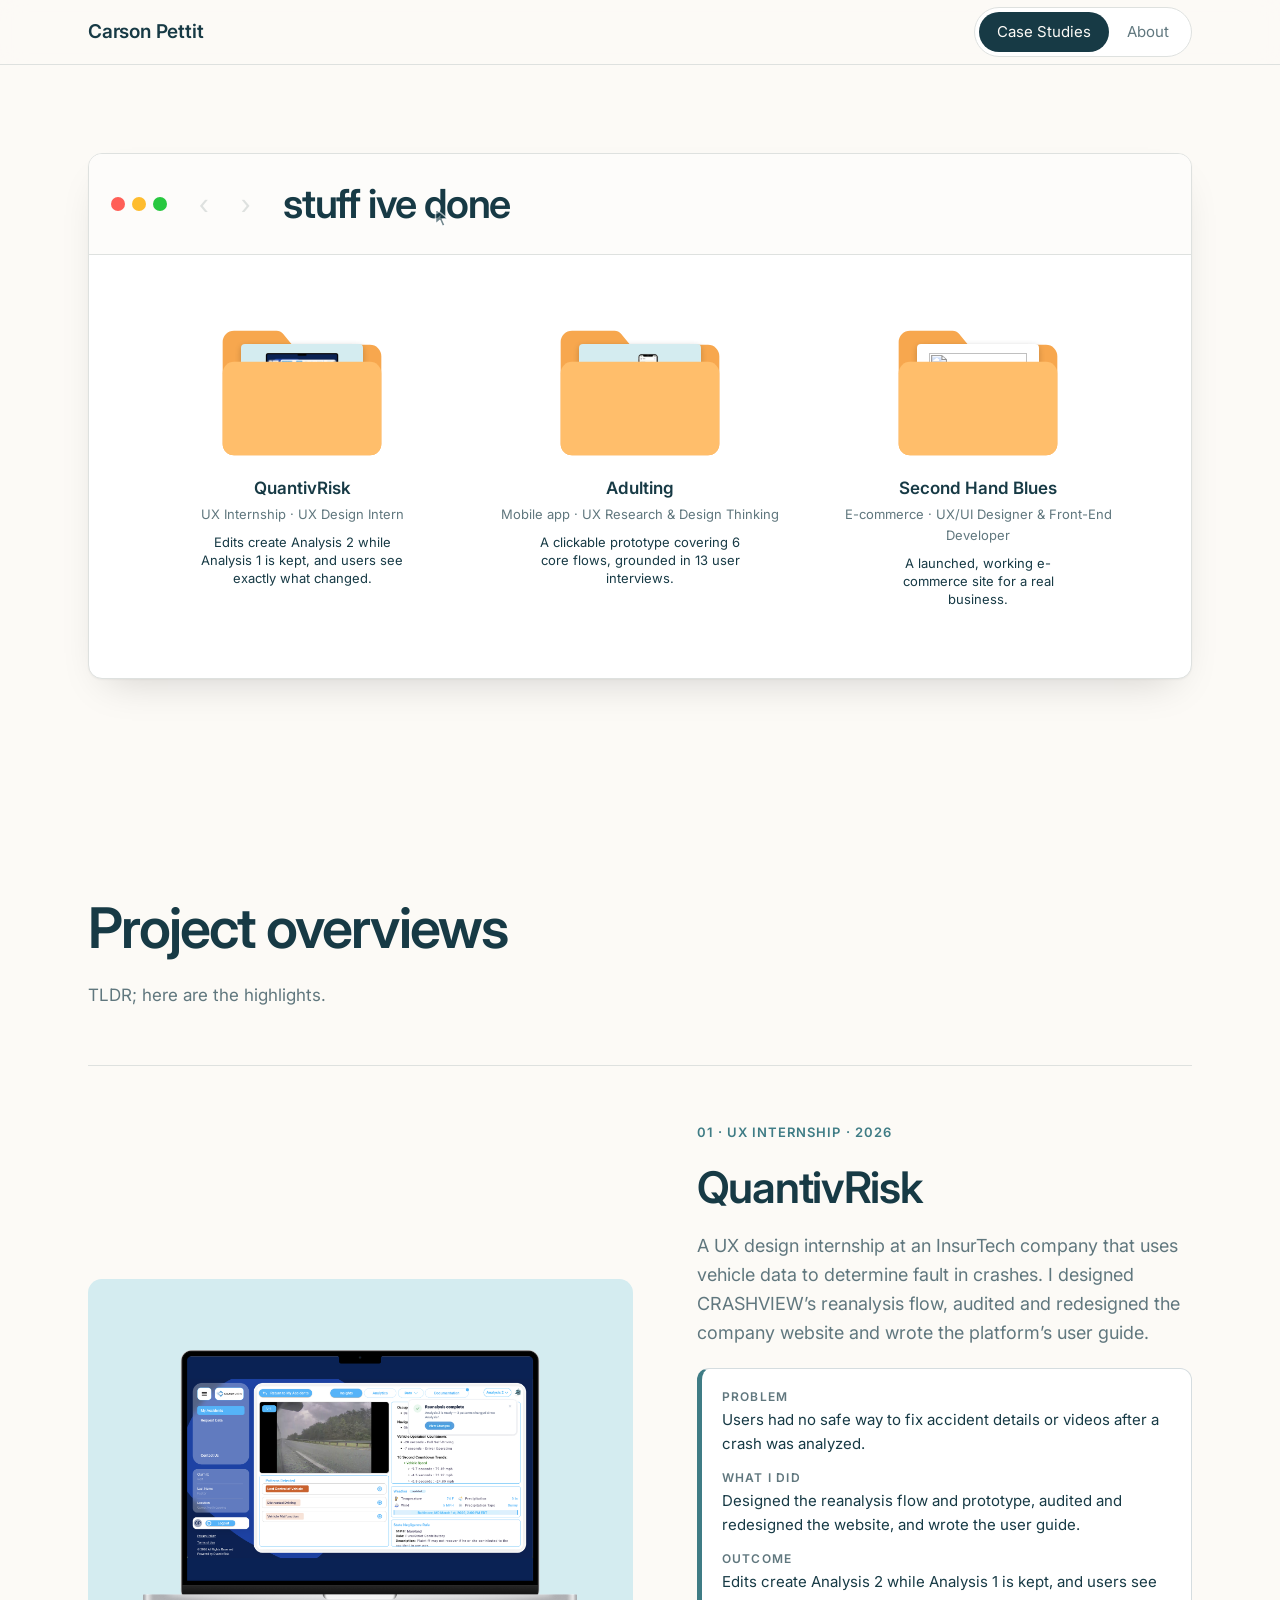
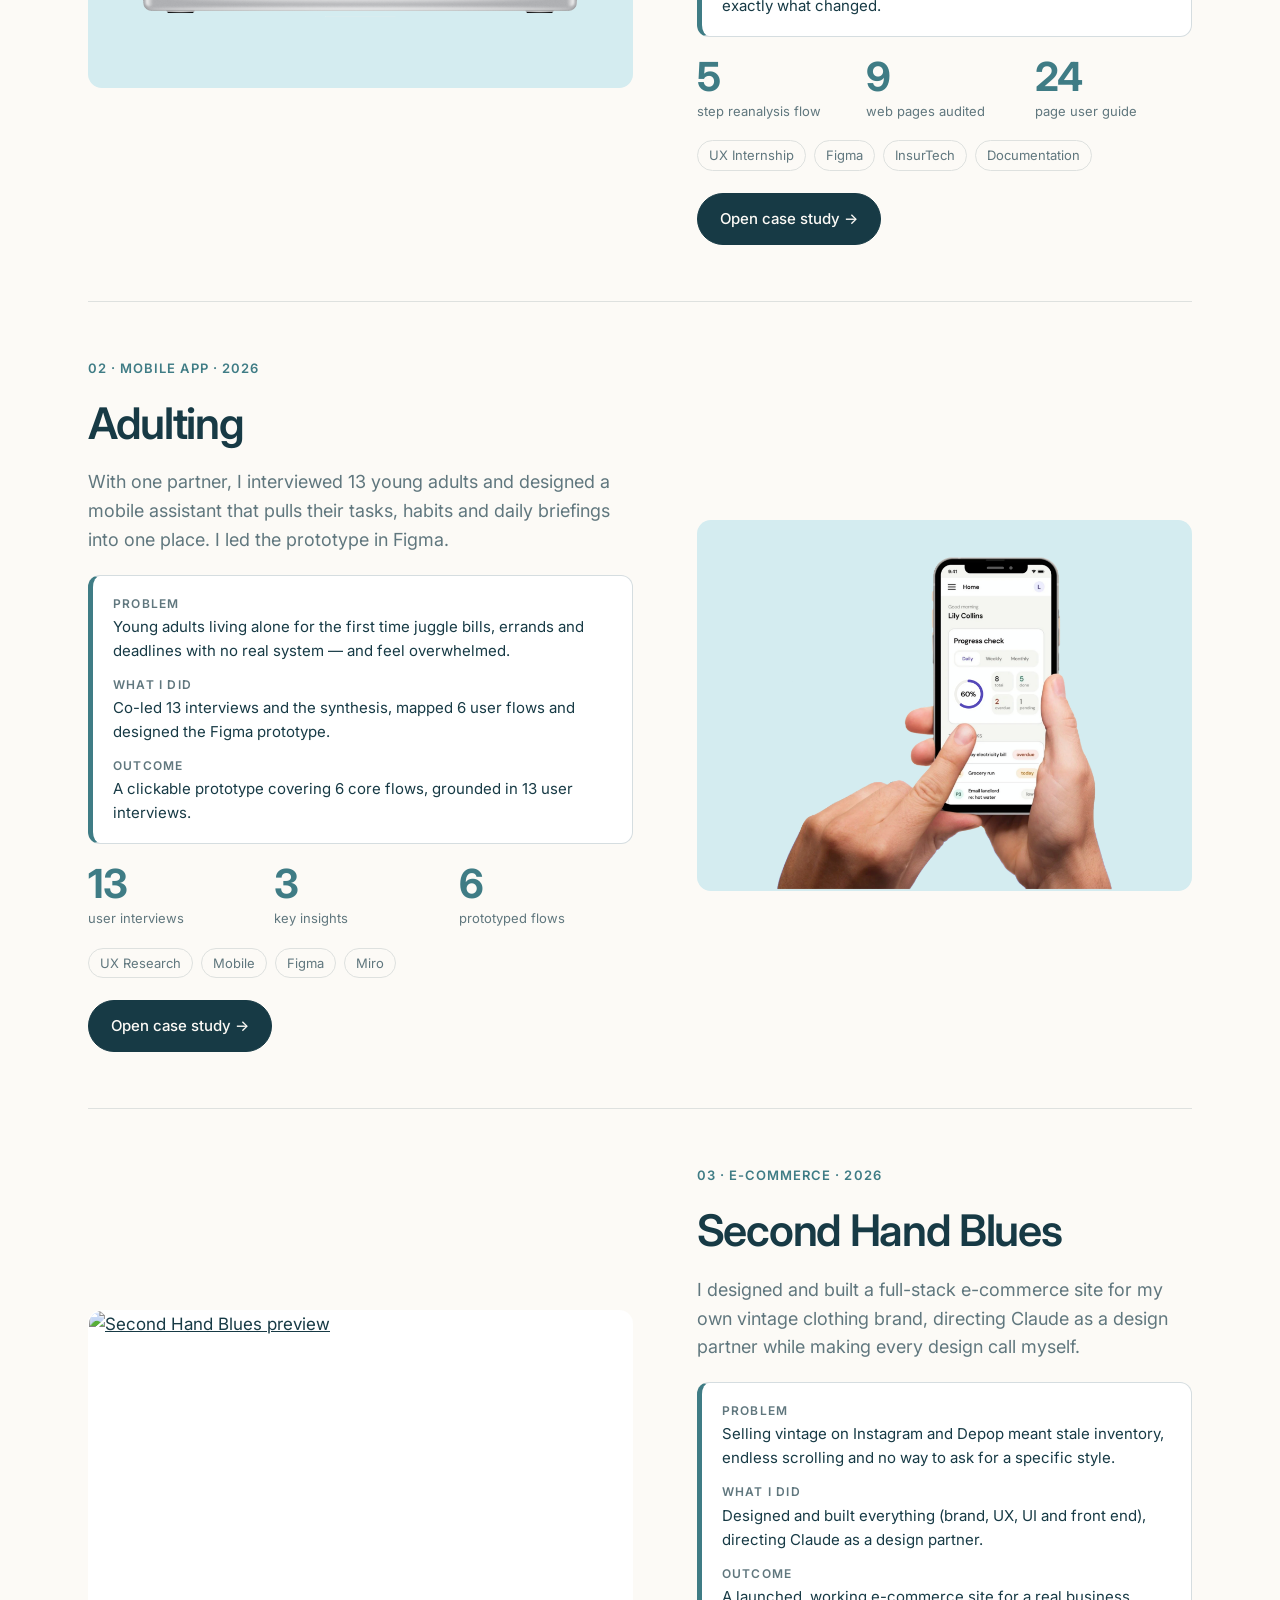
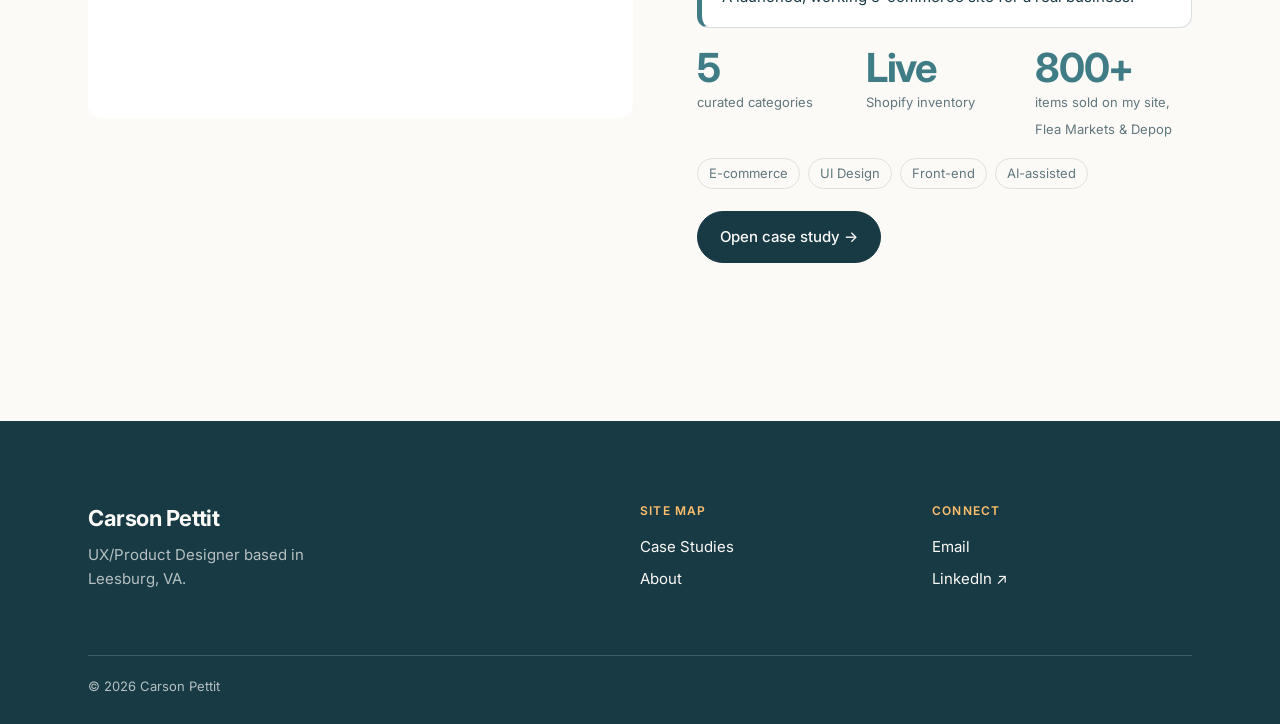
==== index.html @ b1839260 "Add files via upload" ====
<!DOCTYPE html>
<html lang="en">
<head>
  <meta charset="UTF-8">
  <meta name="viewport" content="width=device-width, initial-scale=1">
  <title>Carson Pettit — UX Case Studies</title>
  <meta name="description" content="UX case studies by Carson Pettit, UX and product designer: UX research, product design and front-end development.">
  <link rel="preconnect" href="https://fonts.googleapis.com">
  <link rel="preconnect" href="https://fonts.gstatic.com" crossorigin>
  <link href="https://fonts.googleapis.com/css2?family=Inter:wght@400;500;600&display=swap" rel="stylesheet">
  <style>
/* Carson Pettit — Portfolio
   Edit the tokens below to restyle the whole site. */
:root {
  --bg: #f5f2ec;
  --surface: #ffffff;
  --ink: #16161a;
  --muted: #5e5c57;
  --line: #dcd7cc;
  --accent: #2f4bd8;
  --accent-ink: #ffffff;
  --radius: 14px;
  --max: 1200px;
  --gutter: clamp(16px, 4vw, 48px);
  --serif: "Instrument Serif", Georgia, serif;
  --sans: "Inter", system-ui, -apple-system, sans-serif;
}
@media (prefers-color-scheme: dark) {
  :root {
    --bg: #111113;
    --surface: #1b1b1f;
    --ink: #f1eee8;
    --muted: #a19e97;
    --line: #2d2d33;
    --accent: #8ea0ff;
    --accent-ink: #111113;
  }
}

* { box-sizing: border-box; margin: 0; padding: 0; }
html { scroll-behavior: smooth; }
body {
  background: var(--bg);
  color: var(--ink);
  font-family: var(--sans);
  font-size: 17px;
  line-height: 1.6;
  -webkit-font-smoothing: antialiased;
}
img { display: block; max-width: 100%; }
a { color: inherit; }
.wrap { max-width: var(--max); margin: 0 auto; padding: 0 var(--gutter); }

/* ---------- Nav ---------- */
.nav {
  position: sticky; top: 0; z-index: 10;
  background: color-mix(in srgb, var(--bg) 85%, transparent);
  backdrop-filter: blur(12px);
  border-bottom: 1px solid var(--line);
}
.nav .wrap { display: flex; align-items: center; justify-content: space-between; height: 64px; }
.logo { font-family: var(--serif); font-size: 24px; text-decoration: none; letter-spacing: -0.01em; }
.nav ul { display: flex; gap: 28px; list-style: none; }
.nav ul a { text-decoration: none; font-size: 15px; color: var(--muted); transition: color .2s; }
.nav ul a:hover, .nav ul a[aria-current] { color: var(--ink); }

/* ---------- Hero ---------- */
.hero { padding-top: clamp(56px, 9vw, 120px); padding-bottom: clamp(40px, 6vw, 72px); }
.eyebrow {
  display: inline-flex; align-items: center; gap: 10px;
  font-size: 13px; letter-spacing: .08em; text-transform: uppercase; color: var(--muted);
  margin-bottom: 28px;
}
.eyebrow::before { content: ""; width: 8px; height: 8px; border-radius: 50%; background: #3bb273; box-shadow: 0 0 0 4px color-mix(in srgb, #3bb273 25%, transparent); }
.hero h1 {
  font-family: var(--serif); font-weight: 400;
  font-size: clamp(44px, 7.4vw, 104px); line-height: 1.02; letter-spacing: -0.025em;
  max-width: 14ch;
}
.hero h1 em { color: var(--accent); }
.hero p.lede { margin-top: 28px; max-width: 46ch; font-size: clamp(18px, 1.6vw, 21px); color: var(--muted); }
.hero .ctas { margin-top: 36px; display: flex; gap: 12px; flex-wrap: wrap; }
.btn {
  display: inline-flex; align-items: center; gap: 8px;
  padding: 13px 22px; border-radius: 999px; font-size: 15px; font-weight: 500; text-decoration: none;
  border: 1px solid var(--ink); transition: transform .2s, background .2s, color .2s;
}
.btn.primary { background: var(--ink); color: var(--bg); }
.btn:hover { transform: translateY(-2px); }
.btn.ghost:hover { background: var(--ink); color: var(--bg); }

/* ---------- Section headers ---------- */
.section { padding: clamp(56px, 8vw, 110px) 0; border-top: 1px solid var(--line); }
.section-head { display: flex; justify-content: space-between; align-items: baseline; gap: 24px; margin-bottom: 40px; flex-wrap: wrap; }
.section-head h2 { font-family: var(--serif); font-weight: 400; font-size: clamp(34px, 4.4vw, 56px); letter-spacing: -0.02em; line-height: 1.05; }
.section-head span { color: var(--muted); font-size: 15px; }

/* ---------- Work cards ---------- */
.work { display: grid; gap: clamp(40px, 6vw, 72px); }
.card {
  display: grid; grid-template-columns: 1.35fr 1fr; gap: clamp(24px, 4vw, 56px); align-items: center;
  text-decoration: none;
}
.card:nth-child(even) { grid-template-columns: 1fr 1.35fr; }
.card:nth-child(even) .card-media { order: 2; }
.card-media {
  aspect-ratio: 4 / 3; border-radius: var(--radius); overflow: hidden;
  background: var(--surface); border: 1px solid var(--line);
}
.card-media img { width: 100%; height: 100%; object-fit: cover; transition: transform .6s cubic-bezier(.2,.7,.2,1); }
a.card:hover .card-media img { transform: scale(1.04); }
.card .num { font-size: 13px; color: var(--muted); letter-spacing: .08em; }
.card h3 { font-family: var(--serif); font-weight: 400; font-size: clamp(32px, 3.6vw, 48px); line-height: 1.05; margin: 8px 0 6px; letter-spacing: -0.02em; }
.card .role { font-size: 14px; color: var(--accent); font-weight: 500; margin-bottom: 16px; }
.card p { color: var(--muted); }
.card .more { display: inline-block; margin-top: 20px; font-weight: 500; font-size: 15px; border-bottom: 1px solid currentColor; padding-bottom: 2px; }
.card .more.soon { color: var(--muted); border-bottom-style: dashed; }
.tags { display: flex; flex-wrap: wrap; gap: 8px; margin-top: 18px; }
.tags li { list-style: none; font-size: 13px; padding: 4px 11px; border: 1px solid var(--line); border-radius: 999px; color: var(--muted); }

/* ---------- About ---------- */
.about { display: grid; grid-template-columns: 1fr 1.2fr; gap: clamp(32px, 6vw, 80px); align-items: center; }
.about-photo { border-radius: var(--radius); overflow: hidden; aspect-ratio: 4 / 5; background: var(--surface); }
.about-photo img { width: 100%; height: 100%; object-fit: cover; }
.about h2 { font-family: var(--serif); font-weight: 400; font-size: clamp(40px, 5vw, 64px); line-height: 1.02; letter-spacing: -0.02em; margin-bottom: 24px; }
.about p { color: var(--muted); margin-bottom: 16px; max-width: 52ch; }
.facts { display: grid; grid-template-columns: repeat(2, 1fr); gap: 20px 32px; margin-top: 32px; padding-top: 28px; border-top: 1px solid var(--line); }
.facts dt { font-size: 13px; color: var(--muted); text-transform: uppercase; letter-spacing: .08em; }
.facts dd { margin-top: 4px; font-weight: 500; }

/* ---------- Contact ---------- */
.contact { text-align: center; }
.contact h2 { font-family: var(--serif); font-weight: 400; font-size: clamp(44px, 7vw, 96px); line-height: 1; letter-spacing: -0.025em; }
.contact p { color: var(--muted); margin: 20px auto 32px; max-width: 44ch; }
.contact .ctas { justify-content: center; display: flex; gap: 12px; flex-wrap: wrap; }

footer { border-top: 1px solid var(--line); padding: 28px 0; font-size: 14px; color: var(--muted); }
footer .wrap { display: flex; justify-content: space-between; gap: 16px; flex-wrap: wrap; }

/* ---------- Case study pages ---------- */
.cs-hero { padding-top: clamp(48px, 9vw, 110px); padding-bottom: clamp(32px, 5vw, 56px); }
.back { font-size: 14px; color: var(--muted); text-decoration: none; display: inline-block; margin-bottom: 32px; }
.back:hover { color: var(--ink); }
.cs-hero h1 { font-family: var(--serif); font-weight: 400; font-size: clamp(52px, 9vw, 128px); line-height: .98; letter-spacing: -0.03em; }
.cs-hero .summary { font-size: clamp(19px, 1.8vw, 23px); max-width: 40ch; margin-top: 24px; color: var(--muted); }
.meta { display: grid; grid-template-columns: repeat(auto-fit, minmax(180px, 1fr)); gap: 24px; margin-top: 48px; padding-top: 28px; border-top: 1px solid var(--line); }
.meta dt { font-size: 13px; color: var(--muted); text-transform: uppercase; letter-spacing: .08em; }
.meta dd { margin-top: 6px; font-weight: 500; }
.meta dd a { color: var(--accent); }
.cover { border-radius: var(--radius); overflow: hidden; border: 1px solid var(--line); background: var(--surface); }
.cover img { width: 100%; }

.cs-section { display: grid; grid-template-columns: 1fr 2fr; gap: clamp(24px, 5vw, 72px); padding: clamp(48px, 7vw, 96px) 0; border-top: 1px solid var(--line); }
.cs-section h2 { font-family: var(--serif); font-weight: 400; font-size: clamp(30px, 3.4vw, 44px); line-height: 1.08; letter-spacing: -0.015em; position: sticky; top: 96px; align-self: start; }
.cs-section .label { display: block; font-family: var(--sans); font-size: 13px; letter-spacing: .08em; text-transform: uppercase; color: var(--accent); margin-bottom: 10px; }
.cs-body p { margin-bottom: 18px; max-width: 62ch; }
.cs-body p.big { font-size: clamp(20px, 2vw, 24px); line-height: 1.45; }
.checklist { list-style: none; display: grid; gap: 10px; margin: 8px 0 24px; }
.checklist li { padding: 14px 18px; background: var(--surface); border: 1px solid var(--line); border-radius: 10px; }
.insights { display: grid; gap: 16px; }
.insight { background: var(--surface); border: 1px solid var(--line); border-radius: var(--radius); padding: 28px; }
.insight .n { font-family: var(--serif); font-size: 44px; line-height: 1; color: var(--accent); }
.insight h3 { font-size: 20px; margin: 12px 0 10px; }
.insight p { color: var(--muted); margin-bottom: 10px; }
.insight p:last-child { margin-bottom: 0; }
.insight ul { margin: 6px 0 0 20px; color: var(--muted); }
.stat-row { display: grid; grid-template-columns: repeat(3, 1fr); gap: 16px; margin: 8px 0 28px; }
.stat { border-top: 2px solid var(--ink); padding-top: 12px; }
.stat b { font-family: var(--serif); font-weight: 400; font-size: 48px; line-height: 1; display: block; }
.stat span { font-size: 14px; color: var(--muted); }

.gallery { display: grid; grid-template-columns: repeat(2, 1fr); gap: 16px; margin-top: 8px; }
.gallery figure { border-radius: 10px; overflow: hidden; border: 1px solid var(--line); background: var(--surface); }
.gallery figure.wide { grid-column: 1 / -1; }
.gallery img { width: 100%; }
figcaption { font-size: 13px; color: var(--muted); padding: 10px 14px; border-top: 1px solid var(--line); }
.flows { display: grid; grid-template-columns: repeat(auto-fill, minmax(150px, 1fr)); gap: 10px; }
.flows li { list-style: none; padding: 16px; border: 1px solid var(--line); border-radius: 10px; font-size: 15px; background: var(--surface); }
.flows li b { display: block; font-family: var(--serif); font-weight: 400; font-size: 26px; color: var(--accent); line-height: 1; margin-bottom: 8px; }

.next { display: block; text-decoration: none; padding: clamp(48px, 8vw, 100px) 0; border-top: 1px solid var(--line); }
.next span { font-size: 13px; letter-spacing: .08em; text-transform: uppercase; color: var(--muted); }
.next strong { display: block; font-family: var(--serif); font-weight: 400; font-size: clamp(48px, 8vw, 110px); line-height: 1; letter-spacing: -0.03em; margin-top: 10px; transition: color .2s; }
.next:hover strong { color: var(--accent); }

/* ---------- Motion ---------- */
@media (prefers-reduced-motion: reduce) { html { scroll-behavior: auto; } }

/* ---------- Mobile ---------- */
@media (max-width: 800px) {
  .card, .card:nth-child(even) { grid-template-columns: 1fr; }
  .card:nth-child(even) .card-media { order: 0; }
  .about { grid-template-columns: 1fr; }
  .about-photo { max-width: 420px; }
  .cs-section { grid-template-columns: 1fr; }
  .cs-section h2 { position: static; }
  .gallery { grid-template-columns: 1fr; }
  .stat-row { grid-template-columns: 1fr 1fr 1fr; }
  .stat b { font-size: 36px; }
  .nav ul { gap: 18px; }
}

/* ---------- Type C hero ---------- */
.typec h1 { font-size: clamp(72px, 14vw, 200px); line-height: .9; max-width: none; letter-spacing: -0.04em; }
.typec h1 em { color: var(--accent); }
.typec .tagline { font-family: var(--serif); font-size: clamp(26px, 3vw, 40px); line-height: 1.15; margin-top: 18px; letter-spacing: -0.01em; }
.equation { display: grid; grid-template-columns: 1fr auto 1fr auto 1fr; gap: 16px; align-items: stretch; margin-top: 48px; }
.equation .op { align-self: center; font-family: var(--serif); font-size: 44px; color: var(--muted); line-height: 1; }
.type { background: var(--surface); border: 1px solid var(--line); border-radius: var(--radius); padding: 24px; }
.type .letter { font-family: var(--serif); font-size: 56px; line-height: 1; }
.type .kind { font-size: 13px; letter-spacing: .08em; text-transform: uppercase; color: var(--muted); margin: 6px 0 14px; }
.type ul { list-style: none; display: grid; gap: 6px; }
.type li::before { content: "— "; color: var(--muted); }
.type.c { background: var(--ink); color: var(--bg); border-color: var(--ink); }
.type.c .kind { color: color-mix(in srgb, var(--bg) 65%, transparent); }
.type.c .letter { color: var(--accent); }
.type.c li::before { color: color-mix(in srgb, var(--bg) 50%, transparent); }
.typec .lede { margin-top: 40px; }
@media (max-width: 800px) {
  .equation { grid-template-columns: 1fr; gap: 10px; }
  .equation .op { justify-self: center; font-size: 32px; }
}
/* About page */
.about-page { padding-top: clamp(48px, 9vw, 110px); }

/* Phone-screen images: show whole screen instead of cropping */
.card-media.fit { background: color-mix(in srgb, var(--accent) 10%, var(--surface)); display: grid; place-items: center; padding: 24px; }
.card-media.fit img { width: auto; height: 100%; object-fit: contain; border-radius: 10px; }
.gallery.phones { grid-template-columns: repeat(3, 1fr); }
@media (max-width: 800px) { .gallery.phones { grid-template-columns: repeat(2, 1fr); } }

.work-section { padding-bottom: clamp(56px, 8vw, 110px); }
.hero h1 { max-width: none; }

/* Nav contact button */
.nav ul { align-items: center; }
.nav ul a.nav-cta { background: var(--accent); color: var(--accent-ink); padding: 9px 18px; border-radius: 999px; font-weight: 500; }
.nav ul a.nav-cta:hover, .nav ul a.nav-cta[aria-current] { color: var(--accent-ink); filter: brightness(1.1); }

/* Contact page */
.contact-page { padding-top: clamp(48px, 8vw, 100px); padding-bottom: clamp(64px, 10vw, 140px); }
.contact-page h1 { font-family: var(--serif); font-weight: 400; font-size: clamp(52px, 8vw, 104px); line-height: 1; letter-spacing: -0.03em; padding-bottom: 28px; border-bottom: 1px solid var(--line); }
.contact-grid { display: grid; grid-template-columns: 1.2fr 1fr; gap: clamp(32px, 7vw, 110px); margin-top: clamp(36px, 5vw, 56px); }
.clink { padding: 28px 0; border-bottom: 1px solid var(--line); }
.clink:first-child { padding-top: 0; }
.clink span, .contact-note span { display: block; font-size: 13px; letter-spacing: .1em; text-transform: uppercase; color: var(--muted); font-weight: 600; margin-bottom: 10px; }
.clink a { font-family: var(--serif); font-size: clamp(34px, 4vw, 52px); line-height: 1.1; letter-spacing: -0.02em; text-decoration: none; background: linear-gradient(var(--accent), var(--accent)) left bottom / 100% 3px no-repeat; padding-bottom: 4px; transition: color .2s, background-size .3s; }
.clink a i { font-style: normal; font-family: var(--sans); font-size: .6em; vertical-align: .15em; }
.clink a:hover { color: var(--accent); }
.contact-note { align-self: start; background: var(--surface); border: 1px solid var(--line); border-radius: var(--radius); padding: clamp(24px, 3vw, 36px); }
.contact-note p { font-size: 19px; line-height: 1.5; margin-bottom: 16px; }
.contact-note p.small { font-size: 15px; color: var(--muted); margin-bottom: 24px; }
@media (max-width: 800px) {
  .contact-grid { grid-template-columns: 1fr; }
  .nav ul { gap: 14px; }
  .nav ul a { font-size: 14px; }
  .nav ul a.nav-cta { padding: 7px 14px; }
  .logo { font-size: 20px; }
}

/* Two-page toggle nav */
.nav ul.toggle { gap: 0; padding: 4px; border: 1px solid var(--line); border-radius: 999px; background: var(--surface); }
.nav ul.toggle a { display: block; padding: 8px 18px; border-radius: 999px; color: var(--muted); transition: background .2s, color .2s; }
.nav ul.toggle a:hover { color: var(--ink); }
.nav ul.toggle a[aria-current] { background: var(--ink); color: var(--bg); }
@media (max-width: 800px) { .nav ul.toggle a { padding: 7px 12px; font-size: 13px; } .logo { font-size: 19px; } }

/* Adulting phone cover */
.phone-cover { background: color-mix(in srgb, var(--accent) 10%, var(--surface)); display: grid; place-items: center; padding: clamp(24px, 5vw, 64px) 16px 0; }
.phone-cover img { width: min(560px, 100%); }
.card-media.fit img { border-radius: 0; }

/* Contact on About page */
.contact-section { padding-top: clamp(64px, 9vw, 120px); padding-bottom: clamp(64px, 10vw, 140px); margin-top: clamp(24px, 4vw, 48px); }
.contact-section h1 { font-family: var(--serif); font-weight: 400; font-size: clamp(48px, 7vw, 88px); line-height: 1; letter-spacing: -0.03em; padding-bottom: 28px; border-bottom: 1px solid var(--line); }

/* Zoomed-out phone image: whole image visible, hands resting on bottom edge */
.card-media.fit { display: flex; justify-content: center; align-items: flex-end; padding: 20px 20px 0; }
.card-media.fit img { width: auto; height: auto; max-width: 78%; max-height: 100%; object-fit: contain; transform: none !important; }
.phone-cover { display: flex; justify-content: center; align-items: flex-end; padding-top: clamp(32px, 5vw, 64px); }
.phone-cover img { width: min(440px, 80%); }

/* ================= Finder / folder style ================= */
.finder { background: var(--surface); border: 1px solid var(--line); border-radius: 14px; box-shadow: 0 1px 2px rgba(0,0,0,.04), 0 18px 40px -18px rgba(0,0,0,.18); overflow: hidden; }
.finder-bar { display: flex; align-items: center; gap: 10px; padding: 12px 16px; border-bottom: 1px solid var(--line); background: color-mix(in srgb, var(--bg) 55%, var(--surface)); }
.lights { display: inline-flex; gap: 7px; margin-right: 8px; }
.lights i { width: 12px; height: 12px; border-radius: 50%; background: #ff5f57; }
.lights i:nth-child(2) { background: #febc2e; } .lights i:nth-child(3) { background: #28c840; }
.fbtn { width: 28px; height: 28px; display: inline-grid; place-items: center; border-radius: 8px; font-size: 22px; line-height: 1; text-decoration: none; color: var(--ink); }
a.fbtn:hover { background: var(--line); }
.fbtn.off { color: var(--line); }
.finder-title { font-weight: 600; font-size: 15px; margin-left: 6px; white-space: nowrap; overflow: hidden; text-overflow: ellipsis; }
.finder-status { border-top: 1px solid var(--line); padding: 8px 16px; font-size: 12px; color: var(--muted); text-align: center; }

/* Folders on the homepage */
.home-finder { margin-bottom: clamp(56px, 8vw, 110px); }
.folder-grid { display: grid; grid-template-columns: repeat(auto-fill, minmax(200px, 1fr)); gap: 40px 24px; padding: clamp(28px, 5vw, 56px); }
.folder-item { display: flex; flex-direction: column; align-items: center; text-align: center; text-decoration: none; padding: 14px 10px; border-radius: 12px; transition: background .2s; }
.folder-item:hover { background: color-mix(in srgb, var(--accent) 8%, transparent); }
.folder { position: relative; width: 170px; aspect-ratio: 120 / 96; display: block; transition: transform .25s ease; }
.folder-item:hover .folder { transform: translateY(-4px); }
.folder svg { position: absolute; inset: 0; width: 100%; height: 100%; }
.f-back path { fill: #5ea8ea; }
.f-front rect { fill: #86c0f3; }
.f-peek { position: absolute; left: 14%; right: 14%; top: 14%; height: 52%; width: 72%; object-fit: cover; object-position: top; border-radius: 4px; background: #fff; box-shadow: 0 2px 6px rgba(0,0,0,.2); transition: transform .3s ease; }
.folder-item:hover .f-peek { transform: translateY(-12%) rotate(-2deg); }
.folder-item .name { margin-top: 14px; font-weight: 600; font-size: 17px; }
.folder-item .sub { font-size: 13px; color: var(--muted); margin-top: 2px; }

/* Files inside a project */
.case .cs-hero { padding-bottom: 32px; }
.case .cs-hero .meta { margin-top: 32px; }
.finder-grid { display: grid; grid-template-columns: repeat(auto-fill, minmax(140px, 1fr)); gap: 28px 12px; padding: clamp(24px, 4vw, 44px); }
.file { display: flex; flex-direction: column; align-items: center; text-align: center; text-decoration: none; }
.file .thumb { height: 116px; width: 100%; display: flex; align-items: center; justify-content: center; }
.file .thumb img { max-width: 112px; max-height: 108px; border-radius: 6px; background: #fff; box-shadow: 0 1px 2px rgba(0,0,0,.12), 0 6px 14px -6px rgba(0,0,0,.25); transition: transform .2s; }
.file:hover .thumb img, .file:hover .doc { transform: translateY(-3px); }
.doc { position: relative; width: 78px; height: 100px; background: #fff; border-radius: 4px; box-shadow: 0 1px 2px rgba(0,0,0,.12), 0 6px 14px -6px rgba(0,0,0,.25); transition: transform .2s; display: flex; align-items: flex-end; justify-content: center; padding-bottom: 14px; clip-path: polygon(0 0, 72% 0, 100% 22%, 100% 100%, 0 100%); }
.doc::after { content: ""; position: absolute; top: 0; right: 0; width: 28%; height: 22%; background: #e3e0da; border-bottom-left-radius: 4px; }
.doc b { font-size: 11px; letter-spacing: .06em; color: #fff; background: var(--accent); padding: 2px 7px; border-radius: 4px; }
.file .name { margin-top: 10px; font-size: 14px; line-height: 1.3; padding: 2px 8px; border-radius: 5px; max-width: 150px; overflow-wrap: anywhere; }
.file:hover .name { color: var(--accent); }

/* Opened file view: only the clicked file shows; Overview by default */
.views { margin-top: 32px; }
.file-view { display: none; scroll-margin-top: 84px; }
.file-view:target { display: block; }
.views:not(:has(.file-view:target)) .file-view.default { display: block; }
@supports not selector(:has(a)) { .file-view { display: block; margin-bottom: 32px; } }
.file-body { padding: clamp(20px, 4vw, 48px); }
.file-body > * + * { margin-top: 20px; }
.file-body p { max-width: 64ch; }
.file-body p.big { font-size: clamp(19px, 2vw, 23px); line-height: 1.45; }
.file-body .cover { border: 0; border-radius: 10px; }
.case .next { margin-top: clamp(40px, 6vw, 80px); }
@media (max-width: 600px) {
  .folder-grid { grid-template-columns: 1fr 1fr; gap: 20px 8px; padding: 20px 12px; }
  .folder { width: 130px; }
  .finder-grid { grid-template-columns: repeat(2, 1fr); padding: 20px 12px; }
  .lights { display: none; }
}

/* ================= One font: Inter, like the Finder folders ================= */
:root { --serif: var(--sans); }
h1, h2, h3, .logo, .next strong, .stat b, .insight .n, .flows li b, .clink a, .type .letter,
.cs-hero h1, .hero h1, .section-head h2, .about h2, .contact h2, .contact-section h1, .card h3 {
  font-weight: 600 !important; letter-spacing: -0.035em;
}
.logo { font-size: 19px; letter-spacing: -0.01em; }
.hero h1 { font-size: clamp(44px, 7vw, 92px); }
.cs-hero h1 { font-size: clamp(48px, 8vw, 104px); }
.next strong { font-size: clamp(40px, 6.5vw, 88px); }
.contact h2 { font-size: clamp(38px, 5.5vw, 72px); }
.clink a { font-size: clamp(28px, 3.2vw, 42px); }
.stat b { font-size: 40px; }
.insight .n { font-size: 34px; }

/* ================= Footer ================= */
.site-footer { border-top: 1px solid var(--line); padding: clamp(48px, 7vw, 80px) 0 28px; font-size: 15px; color: var(--ink); }
.site-footer .wrap { display: block; }
.foot-grid { display: grid; grid-template-columns: 2fr 1fr 1fr; gap: 32px; }
.foot-brand strong { font-size: 22px; letter-spacing: -0.02em; }
.foot-brand p { color: var(--muted); margin-top: 6px; max-width: 30ch; }
.foot-col h4 { font-size: 12px; letter-spacing: .1em; text-transform: uppercase; color: var(--muted); font-weight: 600; margin-bottom: 14px; }
.foot-col ul { list-style: none; display: grid; gap: 8px; }
.foot-col a { text-decoration: none; }
.foot-col a:hover { color: var(--accent); }
.foot-bottom { margin-top: clamp(40px, 6vw, 64px); padding-top: 20px; border-top: 1px solid var(--line); color: var(--muted); font-size: 13px; }
@media (max-width: 700px) { .foot-grid { grid-template-columns: 1fr 1fr; } .foot-brand { grid-column: 1 / -1; } }

/* To-add notes (placeholders for missing content) */
.todo { display: flex; gap: 12px; align-items: baseline; padding: 14px 18px; border: 1.5px dashed color-mix(in srgb, var(--accent) 45%, var(--line)); border-radius: 10px; background: color-mix(in srgb, var(--accent) 5%, transparent); font-size: 15px; color: var(--muted); max-width: 64ch; }
.todo b { color: var(--accent); white-space: nowrap; font-size: 13px; letter-spacing: .02em; }
.file-body .meta { margin-top: 28px; }
.sub-h { font-size: 20px; margin-top: 32px !important; }
.case .cs-hero .summary { margin-top: 16px; }

/* ================= Hiring-manager formatting ================= */
.cs-kicker { font-size: 13px; letter-spacing: .08em; text-transform: uppercase; color: var(--accent); font-weight: 600; margin-bottom: 10px; }
.case .cs-hero h1 { margin-bottom: 4px; }
.case .cs-hero .tags { margin-top: 18px; }

.glance { background: var(--surface); border: 1px solid var(--line); border-radius: 14px; padding: clamp(22px, 3.5vw, 36px); margin-bottom: 28px; }
.glance-grid { display: grid; grid-template-columns: repeat(4, 1fr); gap: 24px 28px; }
.glance h4 { font-size: 12px; letter-spacing: .1em; text-transform: uppercase; color: var(--muted); font-weight: 600; margin-bottom: 8px; }
.glance p { font-size: 15px; line-height: 1.5; }
.g-out p { font-weight: 600; }
.glance-stats { display: grid; grid-template-columns: repeat(3, 1fr); gap: 16px; margin-top: 26px; padding-top: 22px; border-top: 1px solid var(--line); }
.g-stat b { display: block; font-size: clamp(28px, 3.4vw, 40px); line-height: 1; letter-spacing: -0.03em; color: var(--accent); }
.g-stat span { font-size: 13px; color: var(--muted); }
@media (max-width: 900px) { .glance-grid { grid-template-columns: 1fr 1fr; } }
@media (max-width: 560px) { .glance-grid { grid-template-columns: 1fr; } }

.mode-switch { display: inline-flex; gap: 4px; padding: 4px; border: 1px solid var(--line); border-radius: 999px; background: var(--surface); margin-bottom: 16px; }
.mode-switch a { padding: 8px 16px; border-radius: 999px; font-size: 14px; font-weight: 500; text-decoration: none; color: var(--muted); }
.mode-switch a:hover { color: var(--ink); }
.case:not(:has(#all:target)) .m-folder, .case:has(#all:target) .m-all { background: var(--ink); color: var(--bg); }
.finder-status a { color: var(--accent); }

/* One-page mode: every file, in order */
.anchor { display: block; position: relative; top: -90px; }
.case:has(#all:target) .file-view { display: block; margin-bottom: 28px; }
.case:has(#all:target) .file-nav { display: none; }

.step { display: flex; align-items: baseline; gap: 12px; font-size: clamp(24px, 2.6vw, 32px); font-weight: 600; letter-spacing: -0.02em; }
.step span { font-size: 13px; font-weight: 600; letter-spacing: .08em; color: var(--accent); }
.file-nav { display: flex; justify-content: space-between; gap: 16px; padding: 14px 20px; border-top: 1px solid var(--line); font-size: 14px; }
.file-nav a { text-decoration: none; color: var(--muted); }
.file-nav a:last-child { color: var(--accent); font-weight: 500; text-align: right; }
.file-nav a:hover { color: var(--ink); }

.folder-item .blurb { font-size: 13px; color: var(--ink); margin-top: 8px; max-width: 26ch; line-height: 1.4; }

/* ================= Palette hooks (change these to re-theme) ================= */
:root {
  --folder: #86c0f3; --folder-back: #5ea8ea;
  --pale: color-mix(in srgb, var(--accent) 10%, var(--surface));
  --select: var(--accent); --select-ink: var(--accent-ink);
}
.f-back path { fill: var(--folder-back); }
.f-front rect { fill: var(--folder); }
.phone-cover, .card-media.fit { background: var(--pale); }
.glance { background: var(--pale); border-color: transparent; }
.glance-stats { border-top-color: color-mix(in srgb, var(--ink) 12%, transparent); }
.doc b { background: var(--accent); }
.case [data-f] .name { transition: background .2s; }

/* ================= Brand palette: Apricot Evergreen ================= */
/* Apricot #FFBE6B · Evergreen #1F3B35 · Seafoam #D3EAE4 · Oat #FBF7EF · Moss #537564 */
:root, :root:not([data-theme]) {
  --bg: #FBF7EF;
  --surface: #FFFFFF;
  --ink: #1F3B35;
  --muted: color-mix(in srgb, #1F3B35 68%, #FBF7EF);
  --line: color-mix(in srgb, #1F3B35 13%, #FBF7EF);
  --accent: #537564;
  --accent-ink: #FFFFFF;
  --folder: #FFBE6B;
  --folder-back: color-mix(in srgb, #FFBE6B 55%, #EE8A2A);
  --pale: #D3EAE4;
  --select: #FFBE6B;
  --select-ink: #1F3B35;
}
@media (prefers-color-scheme: dark) {
  :root, :root:not([data-theme]) {
    --bg: #FBF7EF; --surface: #FFFFFF; --ink: #1F3B35;
    --muted: color-mix(in srgb, #1F3B35 68%, #FBF7EF);
    --line: color-mix(in srgb, #1F3B35 13%, #FBF7EF);
    --accent: #537564; --accent-ink: #FFFFFF;
  }
}
.folder-item:hover { background: color-mix(in srgb, #FFBE6B 16%, transparent); }
.clink a { background-image: linear-gradient(#FFBE6B, #FFBE6B); background-size: 100% 4px; }
.todo { border-color: color-mix(in srgb, #537564 45%, var(--line)); background: color-mix(in srgb, #D3EAE4 40%, transparent); }

/* ================= Brand palette: Cantaloupe Teal (with Apricot orange) ================= */
/* Apricot #FFBE6B · Ink Teal #173A45 · Ice #D4ECF0 · Porcelain #FCFAF6 · Teal #3F7C85 */
:root, :root:not([data-theme]) {
  --bg: #FCFAF6; --surface: #FFFFFF; --ink: #173A45;
  --muted: color-mix(in srgb, #173A45 68%, #FCFAF6);
  --line: color-mix(in srgb, #173A45 13%, #FCFAF6);
  --accent: #3F7C85; --accent-ink: #FFFFFF;
  --folder: #FFBE6B; --folder-back: color-mix(in srgb, #FFBE6B 55%, #EE8A2A);
  --pale: #D4ECF0; --select: #FFBE6B; --select-ink: #173A45;
}
@media (prefers-color-scheme: dark) {
  :root, :root:not([data-theme]) {
    --bg: #FCFAF6; --surface: #FFFFFF; --ink: #173A45;
    --muted: color-mix(in srgb, #173A45 68%, #FCFAF6);
    --line: color-mix(in srgb, #173A45 13%, #FCFAF6);
    --accent: #3F7C85; --accent-ink: #FFFFFF;
  }
}
.todo { border-color: color-mix(in srgb, #3F7C85 45%, var(--line)); background: color-mix(in srgb, #D4ECF0 40%, transparent); }

/* Homepage: the Finder window title is the page title */
.sr-only { position: absolute; width: 1px; height: 1px; overflow: hidden; clip: rect(0 0 0 0); white-space: nowrap; }
.home-main { padding-top: clamp(40px, 7vw, 88px); }
.home-finder .finder-bar { padding: 18px 22px; gap: 14px; }
.home-finder .finder-title { font-size: clamp(26px, 3.4vw, 40px); font-weight: 600; letter-spacing: -0.03em; margin-left: 10px; }
.home-finder .lights i { width: 14px; height: 14px; }
.home-finder .fbtn { font-size: 28px; }

/* Hide "to add" notes until they're filled in */
.todo { display: none !important; }

/* Files pop out of folders on hover */
.f-sheet { position: absolute; top: 16%; height: 52%; width: 60%; left: 20%; border-radius: 4px; background: #fff; box-shadow: 0 2px 6px rgba(0,0,0,.18); transition: transform .35s cubic-bezier(.2,.8,.2,1.2); }
.f-sheet.s1 { background: #FFF6E8; }
.f-sheet.s2 { background: #EAF4F6; }
.f-peek { transition: transform .35s cubic-bezier(.2,.8,.2,1.2) !important; }
.folder-item:hover .f-sheet.s1 { transform: translate(-34%, -34%) rotate(-14deg); }
.folder-item:hover .f-sheet.s2 { transform: translate(34%, -30%) rotate(13deg); }
.folder-item:hover .f-peek { transform: translateY(-40%) rotate(-1deg) scale(1.05) !important; }
.folder-item:hover .folder { transform: translateY(-2px); }

/* Side files: original light blue */
.f-sheet.s1, .f-sheet.s2 { background: #EAF4F6; }

/* ================= Evenly spaced folders ================= */
.folder-grid { grid-template-columns: repeat(3, 1fr) !important; justify-items: center; }
@media (max-width: 700px) { .folder-grid { grid-template-columns: 1fr !important; } }

/* ================= Project overviews (homepage) ================= */
.overviews { padding: clamp(56px, 8vw, 110px) 0; }
.ov-head { margin-bottom: clamp(32px, 5vw, 56px); }
.ov-head h2 { font-size: clamp(34px, 4.4vw, 56px); letter-spacing: -0.035em; }
.ov-head p { color: var(--muted); margin-top: 8px; }
.ov { display: grid; grid-template-columns: 1.1fr 1fr; gap: clamp(28px, 5vw, 64px); align-items: center; padding: clamp(32px, 5vw, 56px) 0; border-top: 1px solid var(--line); }
.ov.flip .ov-media { order: 2; }
.ov-media { display: block; aspect-ratio: 4 / 3; border-radius: 14px; overflow: hidden; background: var(--surface); border: 1px solid var(--line); }
.ov-media img { width: 100%; height: 100%; object-fit: cover; object-position: top; transition: transform .6s cubic-bezier(.2,.7,.2,1); }
.ov-media:hover img { transform: scale(1.03); }
.ov-media.fit { background: var(--pale); display: flex; align-items: flex-end; justify-content: center; padding: 24px 24px 0; }
.ov-media.fit img { width: auto; height: auto; max-width: 78%; max-height: 100%; object-fit: contain; }
.ov-body h3 { font-size: clamp(30px, 3.4vw, 44px); letter-spacing: -0.03em; margin: 4px 0 10px; }
.ov-body h3 a { text-decoration: none; }
.ov-sum { font-size: 18px; color: var(--muted); }
.ov-psr { display: grid; gap: 12px; margin: 20px 0; padding: 18px 20px; background: var(--pale); border-radius: 12px; }
.ov-psr dt { font-size: 12px; letter-spacing: .1em; text-transform: uppercase; color: var(--muted); font-weight: 600; }
.ov-psr dd { font-size: 15px; margin-top: 2px; }
.ov-stats { display: grid; grid-template-columns: repeat(3, 1fr); gap: 12px; margin-bottom: 16px; }
.ov .tags { margin: 0 0 22px; }
@media (max-width: 800px) { .ov { grid-template-columns: 1fr; } .ov.flip .ov-media { order: 0; } }

/* ================= Footer color ================= */
.site-footer { background: #173A45; color: #FCFAF6; border-top: 0; }
.site-footer .foot-brand p, .site-footer .foot-bottom { color: color-mix(in srgb, #FCFAF6 70%, #173A45); }
.site-footer .foot-col h4 { color: #FFBE6B; }
.site-footer a { color: #FCFAF6; }
.site-footer a:hover { color: #FFBE6B !important; }
.site-footer .foot-bottom { border-top-color: color-mix(in srgb, #FCFAF6 18%, #173A45); }

/* ================= Contact form ================= */
.contact-form { align-self: start; background: var(--surface); border: 1px solid var(--line); border-radius: 14px; padding: clamp(22px, 3vw, 34px); display: grid; gap: 14px; }
.contact-form h2 { font-size: clamp(28px, 3vw, 38px); letter-spacing: -0.03em; }
.contact-form .small { color: var(--muted); font-size: 15px; margin-top: -6px; }
.contact-form .row2 { display: grid; grid-template-columns: 1fr 1fr; gap: 12px; }
.contact-form label { display: grid; gap: 6px; font-size: 12px; font-weight: 600; letter-spacing: .08em; text-transform: uppercase; color: var(--muted); }
.contact-form input, .contact-form select, .contact-form textarea { font: inherit; font-size: 16px; letter-spacing: 0; text-transform: none; color: var(--ink); background: var(--bg); border: 1px solid var(--line); border-radius: 10px; padding: 12px 14px; width: 100%; }
.contact-form textarea { resize: vertical; }
.contact-form input:focus, .contact-form select:focus, .contact-form textarea:focus { outline: 2px solid var(--folder); outline-offset: 1px; border-color: transparent; }
.contact-form button { justify-self: start; border: 0; cursor: pointer; font: inherit; font-weight: 600; }
@media (max-width: 560px) { .contact-form .row2 { grid-template-columns: 1fr; } }
.contact-form { border: 0; background: transparent; padding: 0; }

/* QuantivRisk flow + video */
.flow-steps { display: grid; grid-template-columns: 1fr 1fr; gap: 16px; }
.flow-steps figure { border: 1px solid var(--line); border-radius: 10px; overflow: hidden; background: var(--surface); }
.flow-steps figure.wide { grid-column: 1 / -1; }
.flow-steps figcaption { font-size: 14px; color: var(--muted); padding: 10px 14px; border-top: 1px solid var(--line); }
.flow-steps figcaption b { display: block; color: var(--ink); font-size: 15px; margin-bottom: 2px; }
.flow-steps img { width: 100%; display: block; }
video.demo { width: 100%; border-radius: 10px; border: 1px solid var(--line); background: #000; display: block; }
@media (max-width: 700px) { .flow-steps { grid-template-columns: 1fr; } }

/* Overview images on the Ice blue; summary box in warm apricot */
.ov-media { background: var(--pale); border-color: transparent; }
.ov-media.shot img { mix-blend-mode: multiply; }
.ov-media.laptop { display: flex; align-items: center; justify-content: center; padding: 28px; }
.ov-media.laptop img { width: 100%; height: auto; object-fit: contain; }
.ov-psr { background: color-mix(in srgb, #FFBE6B 22%, #FFFFFF); }

/* Overview images: same framing for both laptop mockups */
.ov-media.laptop { padding: 7% 10%; }
.ov-media.shot { display: flex; align-items: center; justify-content: center; }
.ov-media.shot img { mix-blend-mode: darken; object-fit: contain; object-position: center; }

/* Folder previews match the overview images: mockup on Ice blue */
.f-peek { display: flex; align-items: center; justify-content: center; background: var(--pale); padding: 5% 7%; box-sizing: border-box; isolation: isolate; }
.f-peek img { width: 100%; height: 100%; object-fit: contain; display: block; }
.f-peek.f-shot img { mix-blend-mode: darken; }

/* Second Hand Blues: show true colors until a cut-out version is available */
.ov-media.shot, .f-peek.f-shot { background: #FFFFFF; }
.ov-media.shot img, .f-peek.f-shot img { mix-blend-mode: normal; }

/* Summary box: white card with teal accent bar */
.ov-psr { background: #FFFFFF; border: 1px solid #D5DDE0; border-left: 5px solid #3F7C85; }

/* Easy next: button in each file's title bar, always at the top */
.finder-bar { position: relative; }
.bar-next { margin-left: auto; flex-shrink: 0; background: var(--ink); color: var(--bg); text-decoration: none; font-size: 13px; font-weight: 600; padding: 7px 14px; border-radius: 999px; white-space: nowrap; }
.bar-next:hover { background: var(--accent); }
.file-view .finder-bar { position: sticky; top: 64px; z-index: 5; background: color-mix(in srgb, var(--bg) 70%, var(--surface)); }
.file-view > .finder { overflow: visible; }
.file-view .finder-bar { border-radius: 14px 14px 0 0; }
.file-view { scroll-margin-top: 72px; }
@media (max-width: 600px) { .bar-next { font-size: 12px; padding: 6px 10px; } .bar-next { max-width: 55%; overflow: hidden; text-overflow: ellipsis; } }

/* Title intro: "stuff ive done" -> double tap, select, type "UX Case Studies" */
.tt.sel { background: var(--select); color: var(--select-ink); border-radius: 4px; }
.tt.typing { border-right: 2px solid currentColor; padding-right: 2px; animation: ttblink 1s steps(1) infinite; }
@keyframes ttblink { 50% { border-right-color: transparent; } }
.tap-cursor { position: absolute; left: 0; top: 0; pointer-events: none; z-index: 6; opacity: 0; transition: transform .65s cubic-bezier(.3,.7,.25,1), opacity .3s; }
.tap-cursor.on { opacity: 1; }
.tap-cursor svg { display: block; }
.tap-cursor.press svg { opacity: .6; }
.tap-ring { position: absolute; width: 30px; height: 30px; margin: -15px 0 0 -15px; border-radius: 50%; border: 2px solid var(--accent); pointer-events: none; z-index: 5; animation: tapring .5s ease-out forwards; }
@keyframes tapring { from { transform: scale(.3); opacity: .9; } to { transform: scale(1.5); opacity: 0; } }

/* Make my role impossible to miss */
.did { background: #FFFFFF; border: 1px solid #D5DDE0; border-left: 5px solid #3F7C85; border-radius: 14px; padding: clamp(20px, 3vw, 30px); margin: -8px 0 28px; }
.did h2 { font-size: 13px; letter-spacing: .1em; text-transform: uppercase; color: #3F7C85; font-weight: 700; margin-bottom: 14px; }
.did ul { list-style: none; display: grid; grid-template-columns: 1fr 1fr; gap: 10px 32px; padding: 0; margin: 0; }
.did li { position: relative; padding-left: 26px; font-size: 15.5px; line-height: 1.5; }
.did li::before { content: "✓"; position: absolute; left: 0; top: 0; color: #3F7C85; font-weight: 700; }
.did li b { font-weight: 700; color: var(--ink); }
@media (max-width: 700px) { .did ul { grid-template-columns: 1fr; } }
.mine { display: flex; gap: 12px; align-items: baseline; background: var(--pale); border-radius: 10px; padding: 12px 16px; margin: 4px 0 22px; font-size: 15px; line-height: 1.5; }
.mine b { flex-shrink: 0; font-size: 11px; letter-spacing: .1em; text-transform: uppercase; color: #FFFFFF; background: #3F7C85; padding: 3px 8px; border-radius: 999px; }
.i-did { margin-top: 12px; padding-top: 12px; border-top: 1px dashed #C9D6DA; font-size: 14.5px; }
.i-did b, .decision b { display: block; font-size: 11px; letter-spacing: .1em; text-transform: uppercase; color: #3F7C85; margin-bottom: 3px; }
.decision { display: grid; grid-template-columns: 1fr 1fr; gap: 0; border: 1px solid #D5DDE0; border-radius: 12px; overflow: hidden; margin: 10px 0; background: #FFFFFF; }
.decision > span { padding: 14px 18px; font-size: 15px; line-height: 1.5; }
.decision .d-l { background: color-mix(in srgb, var(--pale) 55%, #FFFFFF); }
.decision .d-r { border-left: 1px solid #D5DDE0; }
.decision .d-l b { color: var(--muted); }
@media (max-width: 600px) { .decision { grid-template-columns: 1fr; } .decision .d-r { border-left: 0; border-top: 1px solid #D5DDE0; } }

</style>
</head>
<body>

<nav class="nav">
  <div class="wrap">
    <a class="logo" href="index.html">Carson Pettit</a>
    <ul class="toggle">
      <li><a href="index.html" aria-current="page">Case Studies</a></li>
      <li><a href="about.html">About</a></li>
    </ul>
  </div>
</nav>

<main class="wrap home-main">
  <h1 class="sr-only">UX Case Studies</h1>
  <section class="finder home-finder" id="work">
    <div class="finder-bar">
      <span class="lights"><i></i><i></i><i></i></span>
      <span class="fbtn off">‹</span><span class="fbtn off">›</span>
      <span class="finder-title">UX Case Studies</span>
    </div>
    <script>(function(){
  var t = document.querySelector('.home-finder .finder-title');
  if (!t) return;
  var FINAL = t.textContent, START = 'stuff ive done';
  var reduce = window.matchMedia && matchMedia('(prefers-reduced-motion: reduce)').matches;
  var seen = false;
  try { seen = sessionStorage.getItem('titleIntro') === '1'; } catch (e) {}
  if (reduce || seen) return;
  try { sessionStorage.setItem('titleIntro', '1'); } catch (e) {}
  var bar = t.parentNode;
  t.innerHTML = '<span class="tt">' + START + '</span>';
  var cur = document.createElement('span');
  cur.className = 'tap-cursor';
  cur.setAttribute('aria-hidden', 'true');
  cur.innerHTML = '<svg viewBox="0 0 24 24" width="22" height="22"><path d="M5 2.5v17.2l4.6-4.3 2.9 6.6 3-1.3-2.9-6.5 6.3-.3z" fill="#173A45" stroke="#fff" stroke-width="1.6" stroke-linejoin="round"/></svg>';
  bar.appendChild(cur);
  function spot(){
    var b = bar.getBoundingClientRect(), r = t.querySelector('.tt').getBoundingClientRect();
    return { x: r.left - b.left + r.width * 0.5, y: r.top - b.top + r.height * 0.55 };
  }
  function place(x, y){ cur.style.transform = 'translate(' + x + 'px,' + y + 'px)'; }
  function ring(p){
    var o = document.createElement('span'); o.className = 'tap-ring';
    o.style.left = p.x + 'px'; o.style.top = p.y + 'px';
    bar.appendChild(o); setTimeout(function(){ o.remove(); }, 600);
  }
  var p = spot();
  place(p.x + 70, p.y + 46);
  setTimeout(function(){
    cur.classList.add('on'); place(p.x, p.y);
    setTimeout(function(){
      ring(p); cur.classList.add('press'); setTimeout(function(){ cur.classList.remove('press'); }, 110);
      setTimeout(function(){
        ring(p); cur.classList.add('press'); setTimeout(function(){ cur.classList.remove('press'); }, 110);
        t.querySelector('.tt').classList.add('sel');
        setTimeout(function(){
          cur.remove();
          var i = 0;
          t.innerHTML = '<span class="tt typing">&#8203;</span>';
          var tt = t.querySelector('.tt');
          (function type(){
            if (i < FINAL.length) { tt.textContent = FINAL.slice(0, ++i); setTimeout(type, 65 + Math.random() * 60); }
            else setTimeout(function(){ t.textContent = FINAL; }, 1400);
          })();
        }, 550);
      }, 170);
    }, 700);
  }, 1000);
})();
</script>
    <div class="folder-grid">
      <a class="folder-item" href="quantivrisk.html">
        <span class="folder">
        <svg class="f-back" viewBox="0 0 120 96" aria-hidden="true"><path d="M4 12a8 8 0 0 1 8-8h30a6 6 0 0 1 4.6 2.2L53 14h55a8 8 0 0 1 8 8v62a8 8 0 0 1-8 8H12a8 8 0 0 1-8-8z"/></svg>
        <span class="f-sheet s1"></span><span class="f-sheet s2"></span>
        <span class="f-peek"><img src="img/qr/qr-laptop.png" alt="" loading="lazy"></span>
        <svg class="f-front" viewBox="0 0 120 96" aria-hidden="true"><rect x="4" y="26" width="112" height="66" rx="8"/></svg>
      </span>
        <span class="name">QuantivRisk</span>
        <span class="sub">UX Internship · UX Design Intern</span>
        <span class="blurb">Edits create Analysis 2 while Analysis 1 is kept, and users see exactly what changed.</span>
      </a>
      <a class="folder-item" href="adulting.html">
        <span class="folder">
        <svg class="f-back" viewBox="0 0 120 96" aria-hidden="true"><path d="M4 12a8 8 0 0 1 8-8h30a6 6 0 0 1 4.6 2.2L53 14h55a8 8 0 0 1 8 8v62a8 8 0 0 1-8 8H12a8 8 0 0 1-8-8z"/></svg>
        <span class="f-sheet s1"></span><span class="f-sheet s2"></span>
        <span class="f-peek"><img src="img/adulting-phone-hd.png" alt="" loading="lazy"></span>
        <svg class="f-front" viewBox="0 0 120 96" aria-hidden="true"><rect x="4" y="26" width="112" height="66" rx="8"/></svg>
      </span>
        <span class="name">Adulting</span>
        <span class="sub">Mobile app · UX Research &amp; Design Thinking</span>
        <span class="blurb">A clickable prototype covering 6 core flows, grounded in 13 user interviews.</span>
      </a>
      <a class="folder-item" href="second-hand-blues.html">
        <span class="folder">
        <svg class="f-back" viewBox="0 0 120 96" aria-hidden="true"><path d="M4 12a8 8 0 0 1 8-8h30a6 6 0 0 1 4.6 2.2L53 14h55a8 8 0 0 1 8 8v62a8 8 0 0 1-8 8H12a8 8 0 0 1-8-8z"/></svg>
        <span class="f-sheet s1"></span><span class="f-sheet s2"></span>
        <span class="f-peek f-shot"><img src="https://images.squarespace-cdn.com/content/v1/68139c4ccdf37c63ca8f7206/9b2c4f23-e9cb-4a32-85cc-1bee90dfd4cd/Screenshot+2026-06-04+at+8.55.55+PM.png?format=800w" alt="" loading="lazy"></span>
        <svg class="f-front" viewBox="0 0 120 96" aria-hidden="true"><rect x="4" y="26" width="112" height="66" rx="8"/></svg>
      </span>
        <span class="name">Second Hand Blues</span>
        <span class="sub">E-commerce · UX/UI Designer &amp; Front-End Developer</span>
        <span class="blurb">A launched, working e-commerce site for a real business.</span>
      </a>
    </div>
  </section>

</main>

<section class="overviews">
  <div class="wrap">
    <div class="ov-head"><h2>Project overviews</h2><p>TLDR; here are the highlights.</p></div>
    
    <article class="ov">
      <a class="ov-media laptop" href="quantivrisk.html"><img src="img/qr/qr-laptop.png" alt="QuantivRisk preview" loading="lazy"></a>
      <div class="ov-body">
        <div class="cs-kicker">01 · UX Internship · 2026</div>
        <h3><a href="quantivrisk.html">QuantivRisk</a></h3>
        <p class="ov-sum">A UX design internship at an InsurTech company that uses vehicle data to determine fault in crashes. I designed CRASHVIEW’s reanalysis flow, audited and redesigned the company website and wrote the platform’s user guide.</p>
        <dl class="ov-psr">
          <div><dt>Problem</dt><dd>Users had no safe way to fix accident details or videos after a crash was analyzed.</dd></div>
          <div><dt>What I did</dt><dd>Designed the reanalysis flow and prototype, audited and redesigned the website, and wrote the user guide.</dd></div>
          <div><dt>Outcome</dt><dd>Edits create Analysis 2 while Analysis 1 is kept, and users see exactly what changed.</dd></div>
        </dl>
        <div class="ov-stats"><div class="g-stat"><b>5</b><span>step reanalysis flow</span></div><div class="g-stat"><b>9</b><span>web pages audited</span></div><div class="g-stat"><b>24</b><span>page user guide</span></div></div>
        <ul class="tags"><li>UX Internship</li><li>Figma</li><li>InsurTech</li><li>Documentation</li></ul>
        <a class="btn primary" href="quantivrisk.html">Open case study →</a>
      </div>
    </article>
    <article class="ov flip">
      <a class="ov-media fit" href="adulting.html"><img src="img/adulting-phone-hd.png" alt="Adulting preview" loading="lazy"></a>
      <div class="ov-body">
        <div class="cs-kicker">02 · Mobile app · 2026</div>
        <h3><a href="adulting.html">Adulting</a></h3>
        <p class="ov-sum">With one partner, I interviewed 13 young adults and designed a mobile assistant that pulls their tasks, habits and daily briefings into one place. I led the prototype in Figma.</p>
        <dl class="ov-psr">
          <div><dt>Problem</dt><dd>Young adults living alone for the first time juggle bills, errands and deadlines with no real system — and feel overwhelmed.</dd></div>
          <div><dt>What I did</dt><dd>Co-led 13 interviews and the synthesis, mapped 6 user flows and designed the Figma prototype.</dd></div>
          <div><dt>Outcome</dt><dd>A clickable prototype covering 6 core flows, grounded in 13 user interviews.</dd></div>
        </dl>
        <div class="ov-stats"><div class="g-stat"><b>13</b><span>user interviews</span></div><div class="g-stat"><b>3</b><span>key insights</span></div><div class="g-stat"><b>6</b><span>prototyped flows</span></div></div>
        <ul class="tags"><li>UX Research</li><li>Mobile</li><li>Figma</li><li>Miro</li></ul>
        <a class="btn primary" href="adulting.html">Open case study →</a>
      </div>
    </article>
    <article class="ov">
      <a class="ov-media shot" href="second-hand-blues.html"><img src="https://images.squarespace-cdn.com/content/v1/68139c4ccdf37c63ca8f7206/9b2c4f23-e9cb-4a32-85cc-1bee90dfd4cd/Screenshot+2026-06-04+at+8.55.55+PM.png?format=800w" alt="Second Hand Blues preview" loading="lazy"></a>
      <div class="ov-body">
        <div class="cs-kicker">03 · E-commerce · 2026</div>
        <h3><a href="second-hand-blues.html">Second Hand Blues</a></h3>
        <p class="ov-sum">I designed and built a full-stack e-commerce site for my own vintage clothing brand, directing Claude as a design partner while making every design call myself.</p>
        <dl class="ov-psr">
          <div><dt>Problem</dt><dd>Selling vintage on Instagram and Depop meant stale inventory, endless scrolling and no way to ask for a specific style.</dd></div>
          <div><dt>What I did</dt><dd>Designed and built everything (brand, UX, UI and front end), directing Claude as a design partner.</dd></div>
          <div><dt>Outcome</dt><dd>A launched, working e-commerce site for a real business.</dd></div>
        </dl>
        <div class="ov-stats"><div class="g-stat"><b>5</b><span>curated categories</span></div><div class="g-stat"><b>Live</b><span>Shopify inventory</span></div><div class="g-stat"><b>800+</b><span>items sold on my site, Flea Markets &amp; Depop</span></div></div>
        <ul class="tags"><li>E-commerce</li><li>UI Design</li><li>Front-end</li><li>AI-assisted</li></ul>
        <a class="btn primary" href="second-hand-blues.html">Open case study →</a>
      </div>
    </article>
  </div>
</section>

<footer class="site-footer">
  <div class="wrap">
    <div class="foot-grid">
      <div class="foot-brand">
        <strong>Carson Pettit</strong>
        <p>UX/Product Designer based in Leesburg, VA.</p>
      </div>
      <div class="foot-col">
        <h4>Site map</h4>
        <ul>
          <li><a href="index.html">Case Studies</a></li>
          <li><a href="about.html">About</a></li>
        </ul>
      </div>
      <div class="foot-col">
        <h4>Connect</h4>
        <ul>
          <li><a href="mailto:carsonkpettit@gmail.com">Email</a></li>
          <li><a href="https://www.linkedin.com/in/carson-pettit-19a837267/" target="_blank" rel="noopener">LinkedIn ↗</a></li>
        </ul>
      </div>
    </div>
    <div class="foot-bottom">© 2026 Carson Pettit</div>
  </div>
</footer>

</body>
</html>
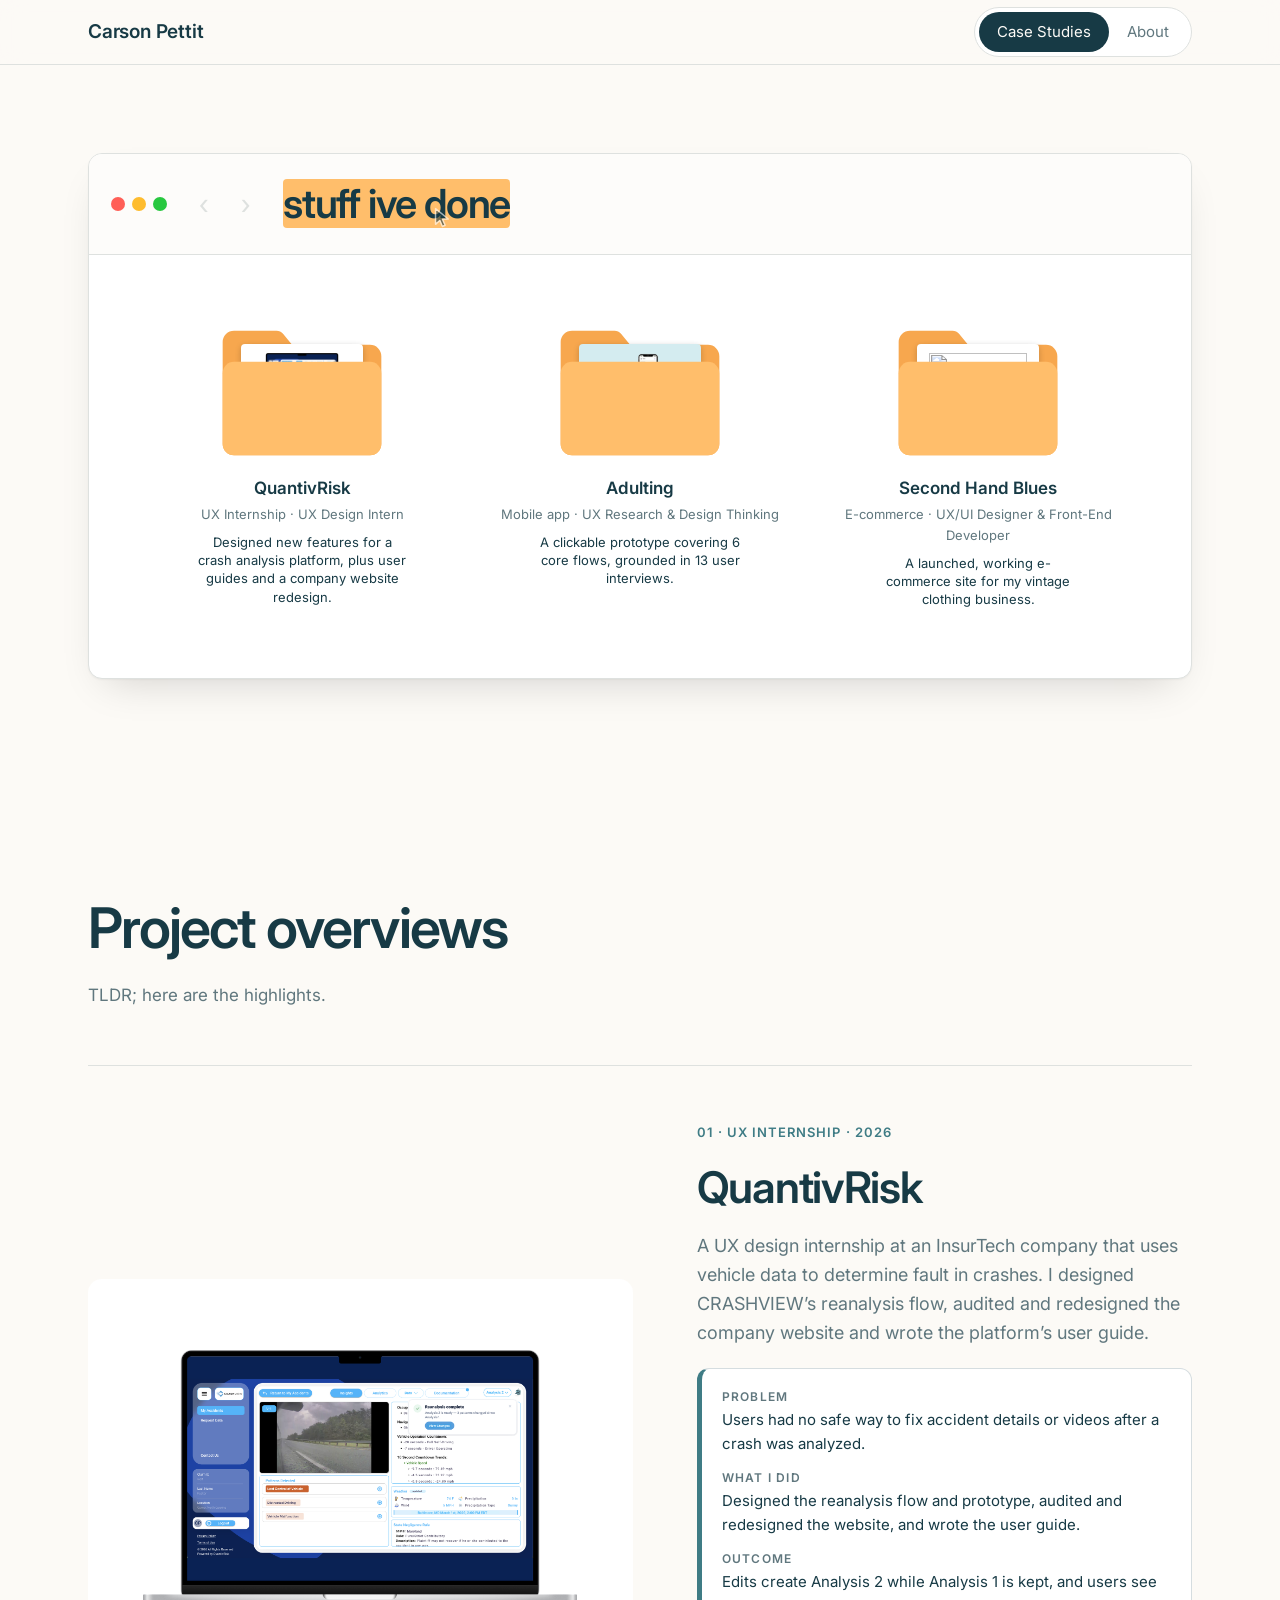
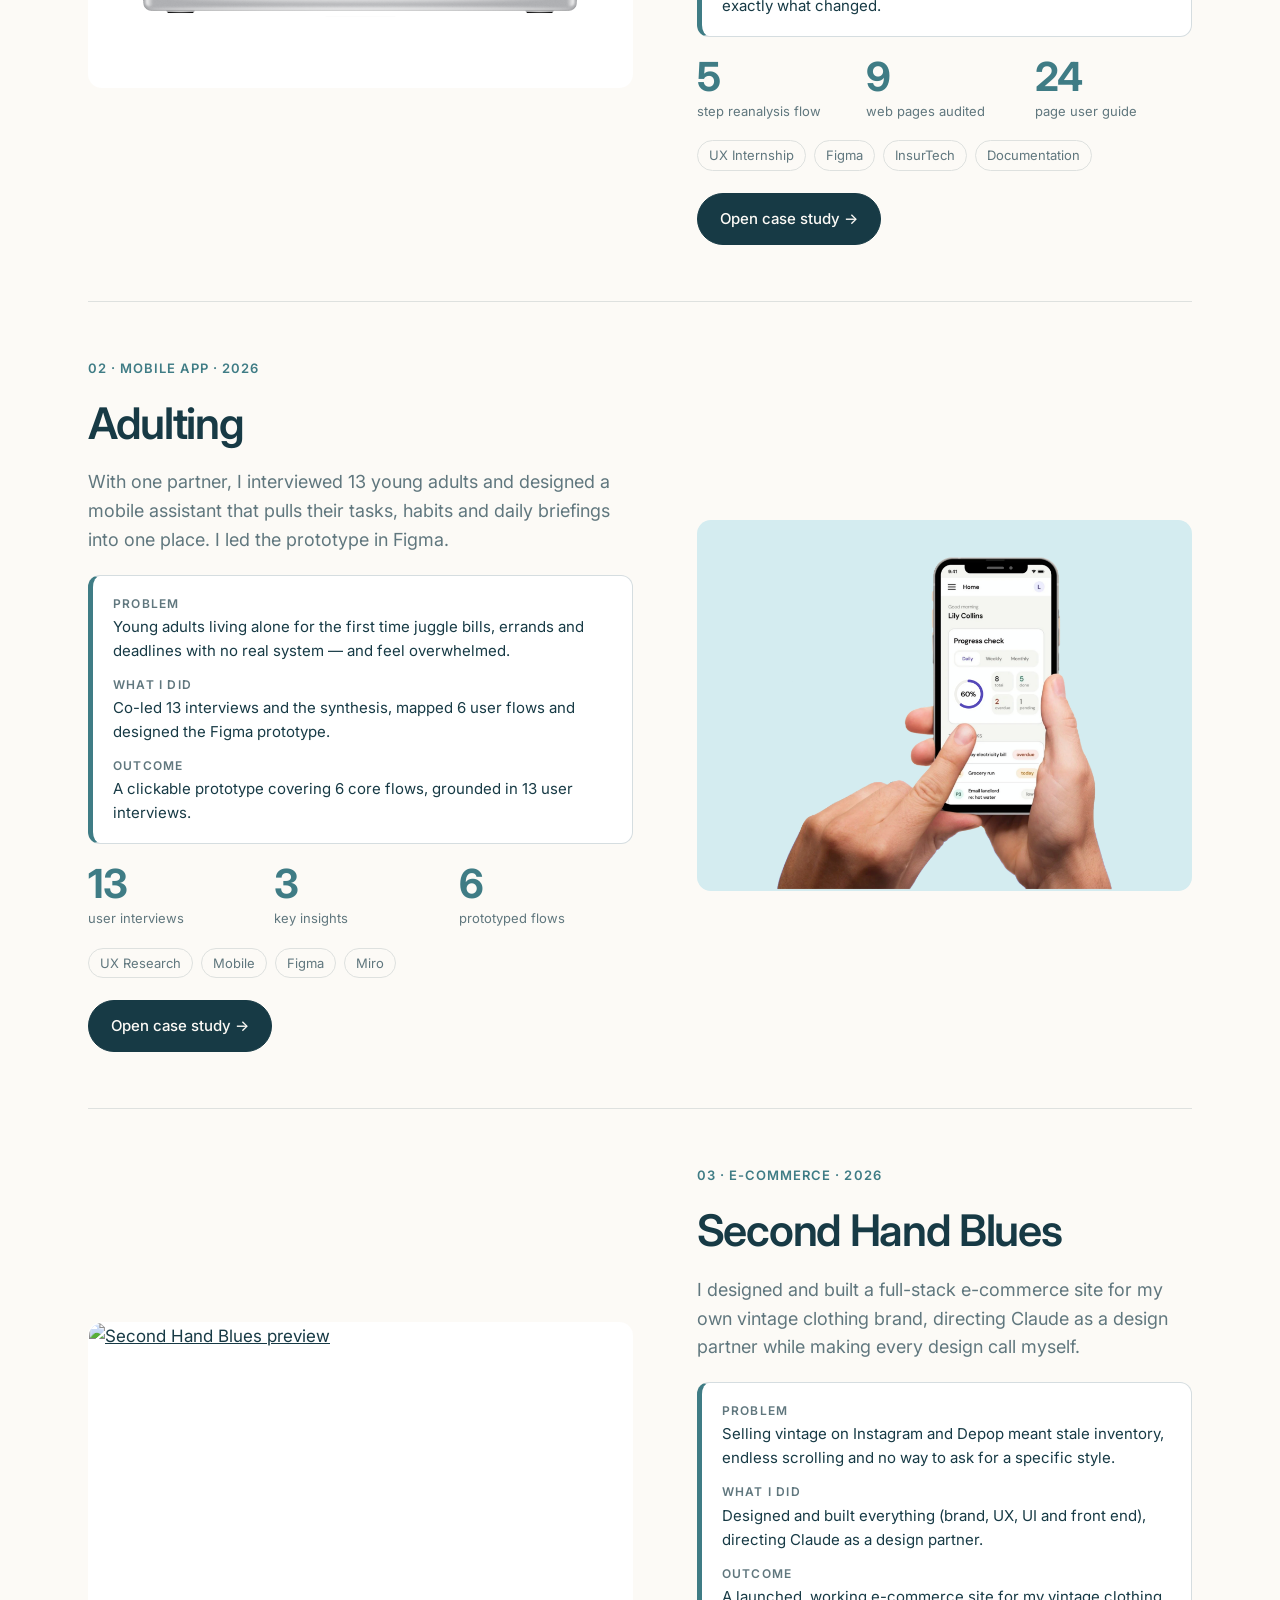
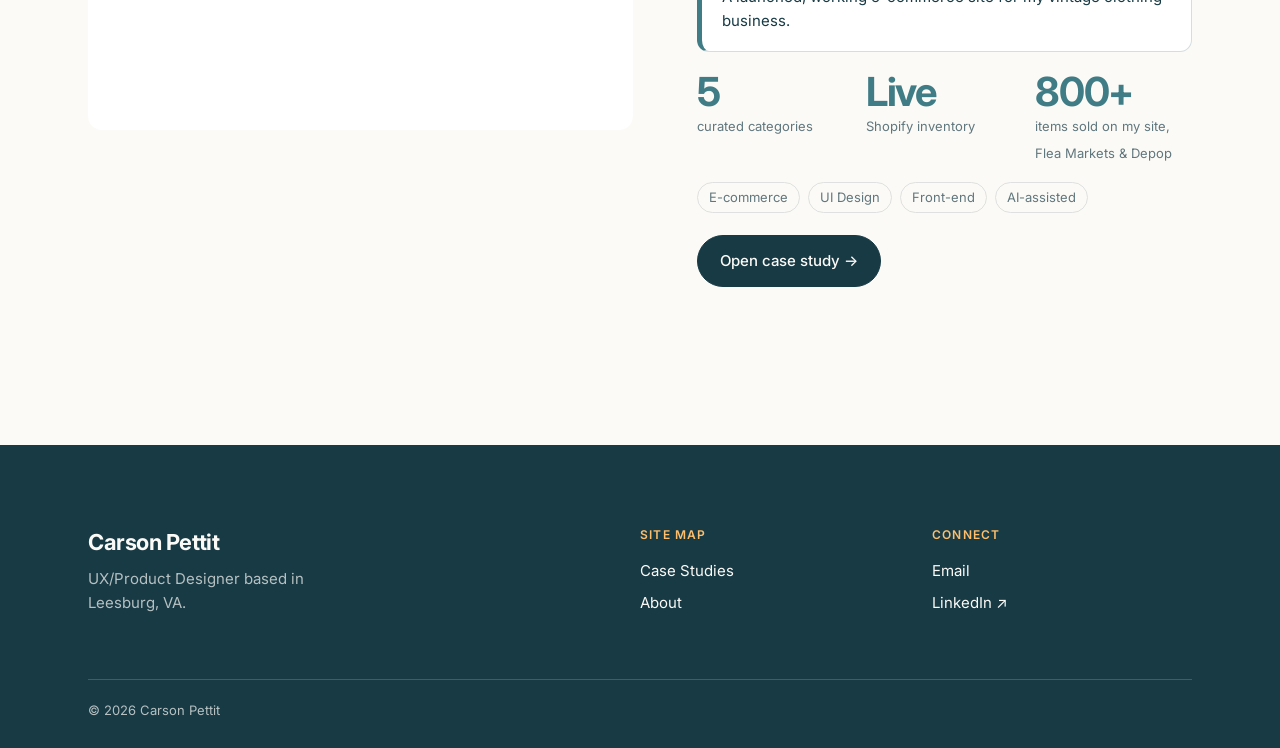
==== commit 07a77514: "Add files via upload" ====
--- a/index.html
+++ b/index.html
@@ -617,6 +617,9 @@
 .decision .d-r { border-left: 1px solid #D5DDE0; }
 .decision .d-l b { color: var(--muted); }
 @media (max-width: 600px) { .decision { grid-template-columns: 1fr; } .decision .d-r { border-left: 0; border-top: 1px solid #D5DDE0; } }
+
+/* QuantivRisk laptop on white (for now) */
+.ov-media.laptop, .f-peek:has(img[src*="qr-laptop"]) { background: #FFFFFF; }
 
 </style>
 </head>
@@ -700,7 +703,7 @@
       </span>
         <span class="name">QuantivRisk</span>
         <span class="sub">UX Internship · UX Design Intern</span>
-        <span class="blurb">Edits create Analysis 2 while Analysis 1 is kept, and users see exactly what changed.</span>
+        <span class="blurb">Designed new features for a crash analysis platform, plus user guides and a company website redesign.</span>
       </a>
       <a class="folder-item" href="adulting.html">
         <span class="folder">
@@ -722,7 +725,7 @@
       </span>
         <span class="name">Second Hand Blues</span>
         <span class="sub">E-commerce · UX/UI Designer &amp; Front-End Developer</span>
-        <span class="blurb">A launched, working e-commerce site for a real business.</span>
+        <span class="blurb">A launched, working e-commerce site for my vintage clothing business.</span>
       </a>
     </div>
   </section>
@@ -774,7 +777,7 @@
         <dl class="ov-psr">
           <div><dt>Problem</dt><dd>Selling vintage on Instagram and Depop meant stale inventory, endless scrolling and no way to ask for a specific style.</dd></div>
           <div><dt>What I did</dt><dd>Designed and built everything (brand, UX, UI and front end), directing Claude as a design partner.</dd></div>
-          <div><dt>Outcome</dt><dd>A launched, working e-commerce site for a real business.</dd></div>
+          <div><dt>Outcome</dt><dd>A launched, working e-commerce site for my vintage clothing business.</dd></div>
         </dl>
         <div class="ov-stats"><div class="g-stat"><b>5</b><span>curated categories</span></div><div class="g-stat"><b>Live</b><span>Shopify inventory</span></div><div class="g-stat"><b>800+</b><span>items sold on my site, Flea Markets &amp; Depop</span></div></div>
         <ul class="tags"><li>E-commerce</li><li>UI Design</li><li>Front-end</li><li>AI-assisted</li></ul>
@@ -802,7 +805,7 @@
         <h4>Connect</h4>
         <ul>
           <li><a href="mailto:carsonkpettit@gmail.com">Email</a></li>
-          <li><a href="https://www.linkedin.com/in/carson-pettit-19a837267/" target="_blank" rel="noopener">LinkedIn ↗</a></li>
+          <li><a href="https://www.linkedin.com/in/carsonpettit" target="_blank" rel="noopener">LinkedIn ↗</a></li>
         </ul>
       </div>
     </div>
